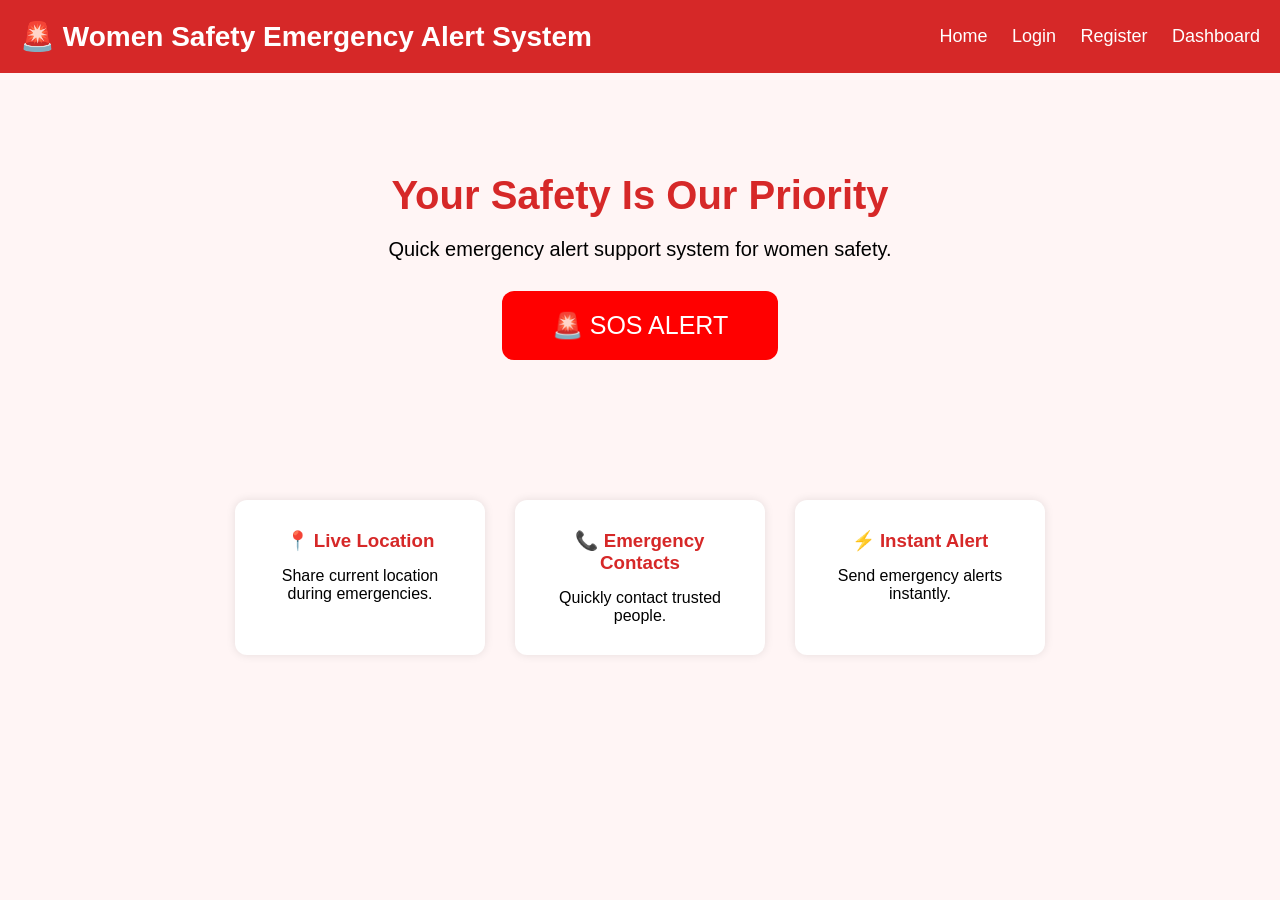
==== frontend/index.html @ 2ec93477 "Add files via upload" ====
<!DOCTYPE html>
<html lang="en">
<head>
    <meta charset="UTF-8">
    <meta name="viewport" content="width=device-width, initial-scale=1.0">
    <title>Women Safety Alert System</title>

    <link rel="stylesheet" href="style.css">
</head>

<body>

    <header>
        <h1>🚨 Women Safety Emergency Alert System</h1>

        <nav>
            <a href="index.html">Home</a>
            <a href="login.html">Login</a>
            <a href="register.html">Register</a>
            <a href="dashboard.html">Dashboard</a>
        </nav>
    </header>

    <section class="hero">

        <h2>Your Safety Is Our Priority</h2>

        <p>
            Quick emergency alert support system for women safety.
        </p>

        <button class="sos-btn" onclick="sendAlert()">
            🚨 SOS ALERT
        </button>

    </section>

    <section class="features">

        <div class="card">
            <h3>📍 Live Location</h3>
            <p>Share current location during emergencies.</p>
        </div>

        <div class="card">
            <h3>📞 Emergency Contacts</h3>
            <p>Quickly contact trusted people.</p>
        </div>

        <div class="card">
            <h3>⚡ Instant Alert</h3>
            <p>Send emergency alerts instantly.</p>
        </div>

    </section>

<script src="script.js"></script>

</body>
</html>
---- frontend/style.css ----
*{
    margin:0;
    padding:0;
    box-sizing:border-box;
}

body{
    font-family:Arial, sans-serif;
    background:#fff5f5;
}

/* Header */

header{
    background:#d62828;
    color:white;
    padding:20px;
    display:flex;
    justify-content:space-between;
    align-items:center;
}

header h1{
    font-size:28px;
}

nav a{
    color:white;
    text-decoration:none;
    margin-left:20px;
    font-size:18px;
}

nav a:hover{
    text-decoration:underline;
}

/* Hero Section */

.hero{
    text-align:center;
    padding:100px 20px;
}

.hero h2{
    font-size:40px;
    margin-bottom:20px;
    color:#d62828;
}

.hero p{
    font-size:20px;
    margin-bottom:30px;
}

/* SOS Button */

.sos-btn{
    background:red;
    color:white;
    border:none;
    padding:20px 50px;
    font-size:25px;
    border-radius:12px;
    cursor:pointer;
    transition:0.3s;
}

.sos-btn:hover{
    background:darkred;
    transform:scale(1.05);
}

/* Features */

.features{
    display:flex;
    justify-content:center;
    gap:30px;
    padding:40px;
    flex-wrap:wrap;
}

.card{
    background:white;
    width:250px;
    padding:30px;
    border-radius:12px;
    text-align:center;
    box-shadow:0px 0px 10px rgba(0,0,0,0.1);
}

.card h3{
    margin-bottom:15px;
    color:#d62828;
}
/* Forms */

.form-box{
    width:300px;
    margin:auto;
    display:flex;
    flex-direction:column;
    gap:20px;
}

.form-box input{
    padding:15px;
    font-size:16px;
    border-radius:8px;
    border:1px solid gray;
}
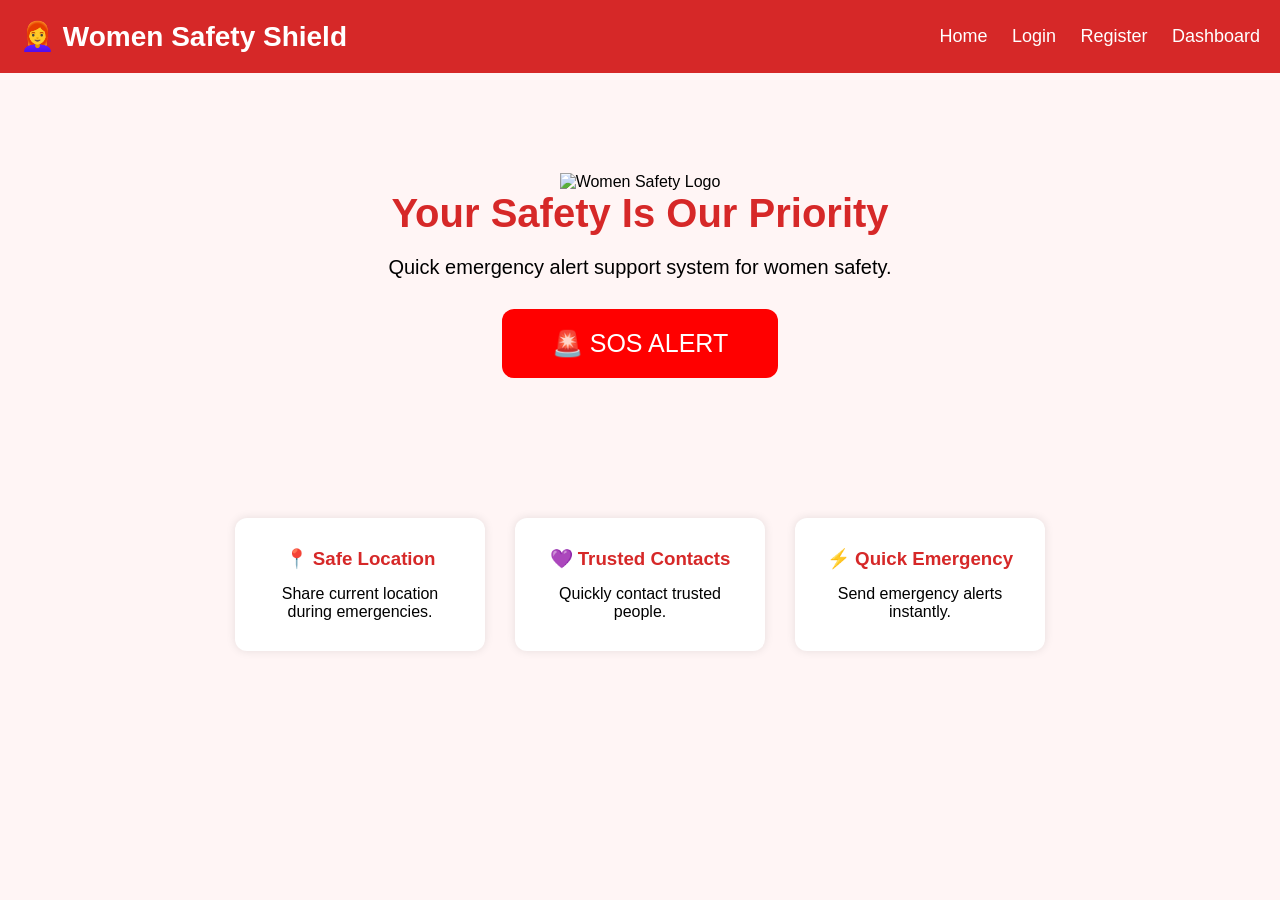
==== commit 8aa260b2: "Update index.html" ====
--- a/frontend/index.html
+++ b/frontend/index.html
@@ -1,60 +1,94 @@
 <!DOCTYPE html>
 <html lang="en">
+
 <head>
+
     <meta charset="UTF-8">
+
     <meta name="viewport" content="width=device-width, initial-scale=1.0">
+
     <title>Women Safety Alert System</title>
 
     <link rel="stylesheet" href="style.css">
+
 </head>
 
 <body>
 
-    <header>
-        <h1>🚨 Women Safety Emergency Alert System</h1>
+<header>
 
-        <nav>
-            <a href="index.html">Home</a>
-            <a href="login.html">Login</a>
-            <a href="register.html">Register</a>
-            <a href="dashboard.html">Dashboard</a>
-        </nav>
-    </header>
+    <h1>👩‍🦰 Women Safety Shield</h1>
 
-    <section class="hero">
+    <nav>
 
-        <h2>Your Safety Is Our Priority</h2>
+        <a href="index.html">Home</a>
+
+        <a href="login.html">Login</a>
+
+        <a href="register.html">Register</a>
+
+        <a href="dashboard.html">Dashboard</a>
+
+    </nav>
+
+</header>
+
+<section class="hero">
+
+    <!-- WOMEN SAFETY LOGO -->
+
+    <img src="logo.jpeg" alt="Women Safety Logo" class="logo-img">
+
+    <h2>Your Safety Is Our Priority</h2>
+
+    <p>
+        Quick emergency alert support system for women safety.
+    </p>
+
+    <button class="sos-btn" onclick="sendAlert()">
+
+        🚨 SOS ALERT
+
+    </button>
+
+</section>
+
+<section class="features">
+
+    <div class="card" onclick="showLocation()">
+
+        <h3>📍 Safe Location</h3>
 
         <p>
-            Quick emergency alert support system for women safety.
+            Share current location during emergencies.
         </p>
 
-        <button class="sos-btn" onclick="sendAlert()">
-            🚨 SOS ALERT
-        </button>
+    </div>
 
-    </section>
+    <div class="card" onclick="emergencyContacts()">
 
-    <section class="features">
+        <h3>💜 Trusted Contacts</h3>
 
-        <div class="card">
-            <h3>📍 Live Location</h3>
-            <p>Share current location during emergencies.</p>
-        </div>
+        <p>
+            Quickly contact trusted people.
+        </p>
 
-        <div class="card">
-            <h3>📞 Emergency Contacts</h3>
-            <p>Quickly contact trusted people.</p>
-        </div>
+    </div>
 
-        <div class="card">
-            <h3>⚡ Instant Alert</h3>
-            <p>Send emergency alerts instantly.</p>
-        </div>
+    <div class="card" onclick="instantAlert()">
 
-    </section>
+        <h3>⚡ Quick Emergency</h3>
+
+        <p>
+            Send emergency alerts instantly.
+        </p>
+
+    </div>
+
+</section>
 
 <script src="script.js"></script>
 
 </body>
-</html>+
+</html>
